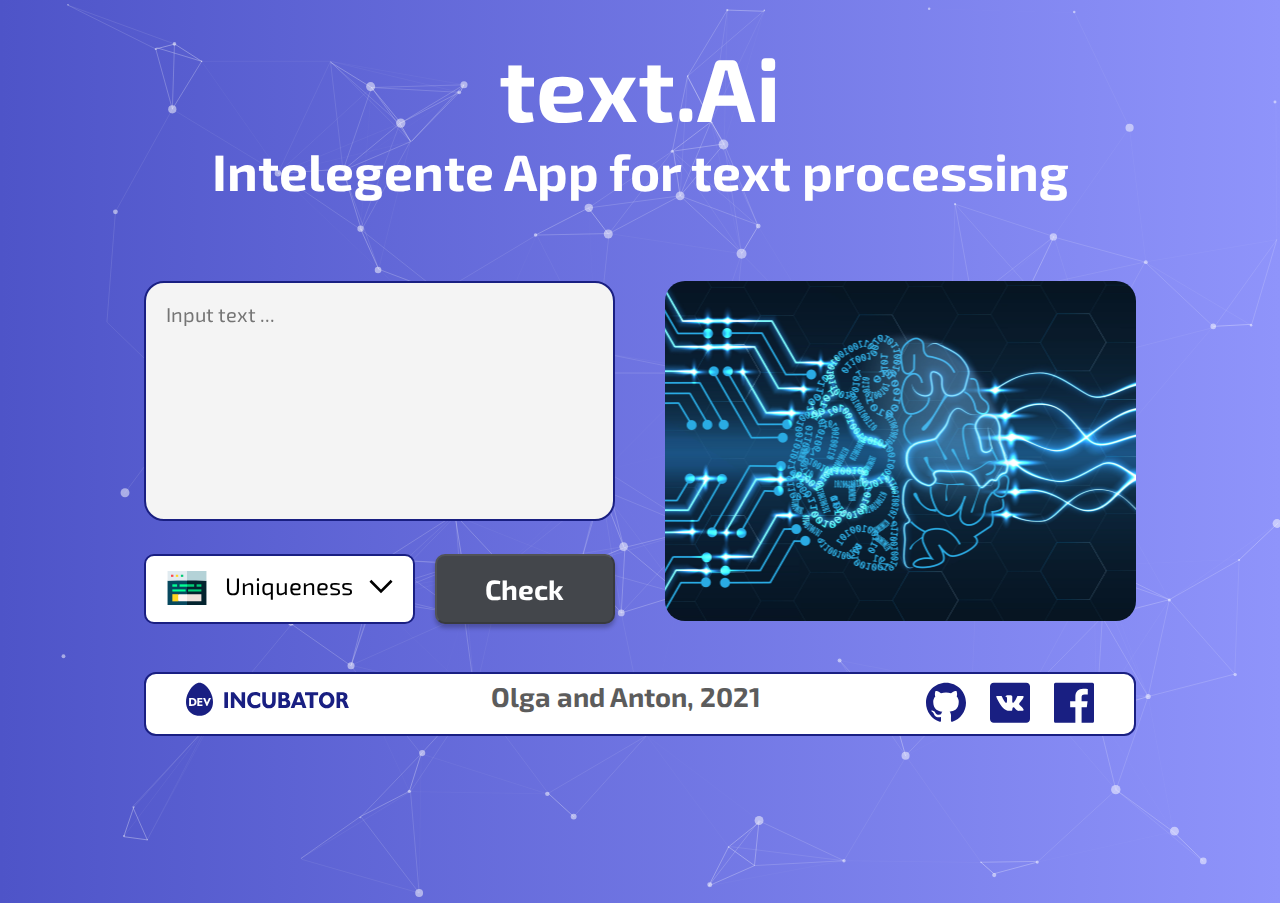
==== index.html @ 43c8cf3e "something changes" ====
<!DOCTYPE html>
<html lang="en">
<head>
    <meta charset="UTF-8">
    <meta http-equiv="X-UA-Compatible" content="IE=edge">
    <meta name="viewport" content="width=device-width, initial-scale=1.0">
    <link rel="preload" href="./src/index.css">
    <link rel="stylesheet" href="./src/index.css">
    <title>TextAI</title>
</head>
<body>
    <div id="particles-js">
        
    </div>
    <section class="section-programm">
            
        <header class="header">
            <h1 class="title">text.Ai</h1>
            <h2 class="subtitle">Intelegente App for text processing</h2>
        </header>

        <main class="main-form">
            <form method="POST" action="" class="form">
                <textarea name="value" id="value" placeholder="Input text ..."></textarea>
                <!--div class="action-in-form">
                    <div id="select" class="select">
                        <div class="select_header">
                            <img class="select-img img-un" src="./src/uniqueness.svg" alt="uniqueness">
                            <span class="select-text">Uniqueness</span>
                            <img class="arrow-bottom select-img-absoluteBottom" src="./src/arrow.svg" alt="arrow-bottom">
                        </div>
                        <div class="select-body">
                            <div class="select-option">
                                <img class="select-img img-un" src="./src/uniqueness.svg" alt="uniqueness">
                                <span class="select-text">Uniqueness</span>
                                <img class="arrow-top select-img-absoluteTop" src="./src/arrow-top.svg" alt="arrow-bottom">
                            </div>
                            <div class="select-option">
                                <img class="select-img img-rep" src="./src/repetition.svg" alt="repetition">
                                <span class="select-text">Repetition</span>
                            </div>
                            <div class="select-option">
                                <img class="select-img img-mis" src="./src/Misprint.svg" alt="misprint">
                                <span class="select-text">Misprint</span>
                            </div>
                            <div class="select-option">
                                <img class="select-img img-val" src="./src/validation.svg" alt="validation">
                                <span class="select-text">Validation</span>
                            </div>
                        </div>
                    </div>
                    <button disabled id="send" title="Enter at least 3 words!" class="button" type="button">Check</button>
                </div-->      
                          

                <div class="c-antiPlagiarism__configuration">

                    <div class="c-select">
                        <div class="c-select__header">
                            <img class="c-select__img img-un" src="./src/uniqueness.svg" alt="uniqueness">
                            <span class="c-select__text">Uniqueness</span>
                            <img class="c-select__img select-img-arrow c-select__img--absoluteBottom" src="./src/arrow.svg" alt="arrow-bottom">
                        </div>
                        <div class="c-select__body">
                            <div class="c-select__option">
                                <img class="c-select__img img-un" src="./src/uniqueness.svg" alt="uniqueness">
                                <span class="c-select__text">Uniqueness</span>
                                <img class="c-select__img--absoluteTop select-img-arrow" src="./src/arrow-top.svg" alt="arrow-bottom">
                            </div>
                            <div class="c-select__option">
                                <img class="c-select__img img-rep" src="./src/repetition.svg" alt="repetition">
                                <span class="c-select__text">Repetition</span>
                            </div>
                            <div class="c-select__option">
                                <img class="c-select__img img-mis" src="./src/Misprint.svg" alt="misprint">
                                <span class="c-select__text">Misprint</span>
                            </div>
                            <div class="c-select__option">
                                <img class="c-select__img img-val" src="./src/validation.svg" alt="validation">
                                <span class="c-select__text">Validation</span>
                            </div>
                        </div>
                    </div>

                    <button disabled id="send" title="Enter at least 3 words!" class="c-antiPlagiarism__button"
                        type="button">Check</button>
                </div>
            </form>
            <div id="img" class="image">
                <div class="result" id="result"></div>
                <!--img src="./src/brain.svg" alt="brain"-->
            </div>
        </main>

        <footer class="footer">
            <div>
                <a href="http://devincubator.by/">
                    <img src="./src/IncubatorLogo.svg" alt="decincubator.by">
                </a>                    
            </div>
            <div class="copyright">
                Olga and Anton, 2021
            </div>
            <div class="links">
                <div class="social-networks">
                    <a href="https://github.com/antonstarasotnikau/antiplagiat">
                        <img src="./src/git.svg" alt="Link on git">
                    </a>
                </div>
                <div class="social-networks">
                    <a href="https://vk.com/">
                        <img src="./src/vk.svg" alt="Link on vk.com">
                    </a>
                </div>
                <div class="social-networks">
                    <a href="https://www.facebook.com/">
                        <img src="./src/facebook.svg" alt="Link on facebook">
                    </a>
                </div>
            </div>
        </footer>
    </section>

    <script src="./src/particles.js" defer></script>
    <script src="./src/app.js" defer></script>

    <script src="./src/select.js" async></script>
    <script src="./src/serverRequest.js" async></script>

</body>
</html>
---- src/index.css ----
@import url("https://fonts.googleapis.com/css2?family=Exo+2:wght@400;500;700;800&display=swap");

* {
    padding: 0;
    margin: 0;
    box-sizing: border-box;

    font-family: "Exo 2";
    text-align: center;
    color:white;
}

#particles-js{
    position: absolute;
    box-sizing: border-box;
    left: 0;
    top: 0;
    bottom: 0;
    width: 100%;
    height: 100%;
    
    background: linear-gradient(90deg, #4E54C8 0%, #8F94FB 100%), #4E54C8;
}

.section-programm {
    position: relative;
    box-sizing: border-box;
    width: 80%;
    max-width: 80%;
    padding: 2rem 1rem;
    margin-left: auto;
    margin-right: auto;
    display: flex;
    justify-content: center;
    align-items: center;
    flex-flow: column nowrap;
}


body {
   /* position: absolute;*/
    box-sizing: border-box;
    top: 0;
    bottom: 0;
    width: 100%;
     background: linear-gradient(90deg, #4E54C8 0%, #8F94FB 100%), #4E54C8;
}


.title{
    font-size: 7vw;
}

.subtitle{
    font-size: 4vw;
}

.main-form {
    display: flex;
    flex-flow: row wrap;
    justify-content: space-between;
    box-sizing: border-box;
    width: 100%;
    padding-bottom: 3rem;
}

.header{
    margin-bottom: 5rem;
    box-sizing: border-box;    
}

.footer{
    display: flex;
    flex-flow: row wrap;
    justify-content: space-between;
    width: 100%;
    box-sizing: border-box;
    background: #FFFFFF;
    border: 0.125rem solid #191F82;
    box-sizing: border-box;
    border-radius: 0.75rem;

    padding: 0.5rem 2.5rem;

}

.copyright {
    
    font-family: "Exo 2";
    font-style: normal;
    font-weight: bold;
    font-size: 1.7rem;
    line-height: 1.8125rem;
    color: #5C5C5C;
}

.links {
    display: flex;
    flex-direction: row;
    justify-content: center;
}

.social-networks{
    margin-left: 1.5rem;
}

.image {
    background-image: url("brain.png");
    border-radius: 1.25rem;
    align-items: center;
    width: 47.5%;
    height: 21.25rem;
    margin-left: 5%;
    background-position: center center;
    background-size: cover;
    
    background-color: black;
}

.form {
    width: 47.5%;
    box-sizing: border-box;
}

#value{
    width: 100%;
    height: 15rem;
    margin-bottom: 1.875rem;
    resize: none;
    text-align: left;
    font-size: 1.25rem;
    color: #B1AFAF;
    font-family: "Exo 2";
    font-style: normal;
    font-weight: normal;
    line-height: 1.375rem;
    border-radius: 1.25rem;
    padding: 20px;
    background: #F4F4F4;
    border: 2px solid #191F82;
    box-sizing: border-box;
}

.action-in-form {
    display: flex;
    flex-flow: row wrap;
    justify-content: space-between;
    color: #000000;
}

/*
.select{
    position: relative;
    width: 65%;
    min-width: 16.5rem;
    height: 4.375rem;
}



.button {
    width: 40%;
    height: 4.375rem;
    background-color: #191F82;
    outline: none;
    margin-left: 1.25rem;
    box-shadow: 0rem 0.25rem 0.25rem rgba(0, 0, 0, 0.25);
    border-radius: 0.625rem;
    font-style: normal;
    font-weight: bold;
    font-size: 1.75rem;
    line-height: 2.125rem;
    color: #fff;
    text-align: center;
    cursor: pointer;
    transition: all 0.5s;
    transition-timing-function: cubic-bezier(1, 0.8, 0.5, 1);
  }
  
  .button:hover {
    border: 0.125rem solid transparent;
    font-weight: bold;
    background-color: #191F82;
    color: #fff;
    transition-delay: 0;
    transition: all 0.5s;
  }
  
  .button:active {
      border: 0.125rem solid transparent;
      font-weight: bold;
      background-color: #191F82;
      color: #fff;
      transition-delay: 0;
      transition: all 0.5s;
    }
  
  .button[disabled] {
    position: relative;
    color: #fff;
    background: #43464b;
    cursor: not-allowed;
  }



option {
    text-align: left;
    font-size: 1.25rem;
    color: black;
    font-family: "Exo 2";
    font-style: normal;
    font-weight: normal;
    line-height: 1.375rem;

    display: flex;
    flex-flow: row wrap;
}

.select-header {
    display: flex;
    width: 100%;
    height: 100%;
    background: #fff;
    border: 0.125rem solid  #191F82;
    border-radius: 0.625rem;
    padding: 0.9375rem 1.3125rem;
    cursor: pointer;
}

.select-body {
    background: #FFFFFF;
    border: 2px solid #191F82;
    box-sizing: border-box;
    border-radius: 0.625rem;
    border-top: 0;
    padding: 1rem 0.8rem;
    background: #fff;

    display: none;
    position: absolute;
    z-index: 100000;
    left: 0;
    right: 0;
    top: 100%;

    display: flex;
    flex-flow: column wrap;
}

.select-img-absoluteBottom {
    position: absolute;
    top: 35%;
    right: 7%;
}
  
.select-img-absoluteTop {
    position: absolute;
    right: 6%;
    top: 10%;
  
    z-index: 1;
}

.select-option{
    display: flex;
    flex-flow: row nowrap;
    cursor: pointer;
    margin-bottom: 0.875rem;
    border-bottom: 2px solid #fff;
    padding: 0.3rem;
}

.select-text {
    color: black;
    font-style: normal;
    font-weight: normal;
    font-size: 1.5rem;
    line-height: 1.8125rem;
    padding-left: 1.1rem;
    vertical-align: top;

}

.select-option:last-of-type {
    margin-bottom: 0;
    border-bottom: 0;
  }
*/

.c-antiPlagiarism__button {
  width: 40%;
  height: 4.375rem;
  background-color: #191F82;
  outline: none;
  margin-left: 1.25rem;
  box-shadow: 0rem 0.25rem 0.25rem rgba(0, 0, 0, 0.25);
  border-radius: 0.625rem;
  font-style: normal;
  font-weight: bold;
  font-size: 1.75rem;
  line-height: 2.125rem;
  color: #fff;
  text-align: center;
  cursor: pointer;
  transition: all 0.5s;
  transition-timing-function: cubic-bezier(1, 0.8, 0.5, 1);
}

.c-antiPlagiarism__button:hover {
  border: 0.125rem solid transparent;
  font-weight: bold;
  background-color: #191F82;
  color: #fff;
  transition-delay: 0;
  transition: all 0.5s;
} 

.c-antiPlagiarism__button:active {
    border: 0.125rem solid transparent;
    font-weight: bold;
    background-color: #191F82;
    color: #fff;
    transition-delay: 0;
    transition: all 0.5s;
  }

.c-antiPlagiarism__button[disabled] {
  position: relative;
  color: #fff;
  background: #43464b;
  cursor: not-allowed;
}


.c-antiPlagiarism__configuration {
    display: flex;
    justify-content: space-between;
    width: 100%;
  }
  
  .c-antiPlagiarism__button {
    width: 40%;
    height: 4.375rem;
    background-color: #191F82;
    outline: none;
    margin-left: 1.25rem;
    box-shadow: 0rem 0.25rem 0.25rem rgba(0, 0, 0, 0.25);
    border-radius: 0.625rem;
    font-size: 1.75rem;
    color: #fff;
  }

  
  
  .antiPlagiarism-main-img {
    background-color: black;
    background-position: center center;
    background-size: cover;
    border-radius: 20px;
    width: 97%;
    height: 100%;
    margin-left: 1rem;
  }
  
  .antiPlagiarism__img {
    display: block;
    height: auto;
  }
  
  .antiPlagiarism_footer {
    width: 100%;
    display: flex;
    flex-wrap: wrap;
    justify-content: space-between;
    background: #fff;
    border: 2px solid #191F82;
    border-radius: 10px;
    padding: 1.5625rem 2.5rem 1rem 2.5rem;
  }
  
  .antiPlagiarism-footer-social_media{
    display: flex;
  }
  
  .antiPlagiarism-footer-authors {
    margin-left: 4.5rem;
  }
  
  .antiPlagiarism-footer-text {
    font-style: normal;
    font-weight: bold;
    font-size: 1.5rem;
    line-height: 1.8125rem;
    color: #5c5c5c;
  }
  
  .antiPlagiarism-footer-social_media-links {
    margin-left: 1.5rem;
  }
  
  .antiPlagiarism__icon {
    max-width: 100%;
    height: auto;
  }
  
  .c-select {
    position: relative;
    width: 60%;
    min-width: 16.5rem;
    height: 4.375rem;
    display: flex;
    flex-direction: row;
  }
  
  .is-active {
    display: block !important;
  }
  
  .c-select__header {
    display: flex;
    width: 100%;
    height: 100%;
    background: #fff;
    border: 0.125rem solid #191F82;
    border-radius: 0.625rem;
    padding: 0.9375rem 1.3125rem;
    cursor: pointer;
  }
  
  .c-select__text {
    font-style: normal;
    font-weight: normal;
    font-size: 1.5rem;
    line-height: 1.8125rem;
    color: #000000;
    padding-left: 1.1rem;
    vertical-align: top;
  }
  
  .c-select__img {
    max-width: 100%;
    height: auto;
  }
  
  .c-select__img--absoluteBottom {
    position: absolute;
    top: 35%;
    right: 7%;
  }
  
  .c-select__img--absoluteTop {
    position: absolute;
    right: 6%;
    top: 10%;
  
    z-index: 1;
  }
  
  .c-select__body {
    display: none;
    position: absolute;
    z-index: 100000;
    left: 0;
    right: 0;
    top: 100%;
    border: 0.125rem solid #191F82;
    border-top: 0;
    border-radius: 0.625rem;
    padding: 1rem 0.8rem;
    background: #fff;
  }
  
  .c-select__option {
    cursor: pointer;
    text-align: left;
    margin-bottom: 0.875rem;
    border-bottom: 2px solid #fff;
    padding: 0.3rem;
    
  }
  
  .c-select__option:last-of-type {
    margin-bottom: 0;
    border-bottom: 0;
  }

/*size images*/
.select-img{
    margin-left: 1.125rem;
    margin-top: 0.5625rem;
    max-width: 100%;
    height: auto;
}

.select-img-arrow{
    width: 30px;
    height: 15px;
}

.img-un{
    width: 40px;
    height: 35px;
}

.img-rep{
    width: 36px;
    height: 36px;
}

.img-mis{
    width: 36px;
    height: 30px;
}

.img-val{
    width: 34px;
    height: 34px;
}

@media (max-width: 960px) {

    .section-programm{
        flex-flow: column wrap;
        width: 100%
    }

    .form{
        width: 100%;
    }

    .image{
        width: 100%;
        height: 21.25rem;
        order: -1;
        margin-bottom: 2rem;
        margin-left: 0%;
    }

    .footer{
        flex-flow: column wrap;
    }
}

@media (max-width: 490px) {
    .c-antiPlagiarism__button{
        width: 100%;
        margin-left: 0%;
    }

    .c-select{
        width: 100%;
        margin-bottom: 1rem;
    }

    .footer{
        padding: 0;
        align-items: center;
    }

    .title{
        font-size: 10vw;
    }
    
    .subtitle{
        font-size: 7vw;
    }

    .c-antiPlagiarism__configuration{
        flex-direction: column;
    }
}
---- src/index.css ----
@import url("https://fonts.googleapis.com/css2?family=Exo+2:wght@400;500;700;800&display=swap");

* {
    padding: 0;
    margin: 0;
    box-sizing: border-box;

    font-family: "Exo 2";
    text-align: center;
    color:white;
}

#particles-js{
    position: absolute;
    box-sizing: border-box;
    left: 0;
    top: 0;
    bottom: 0;
    width: 100%;
    height: 100%;
    
    background: linear-gradient(90deg, #4E54C8 0%, #8F94FB 100%), #4E54C8;
}

.section-programm {
    position: relative;
    box-sizing: border-box;
    width: 80%;
    max-width: 80%;
    padding: 2rem 1rem;
    margin-left: auto;
    margin-right: auto;
    display: flex;
    justify-content: center;
    align-items: center;
    flex-flow: column nowrap;
}


body {
   /* position: absolute;*/
    box-sizing: border-box;
    top: 0;
    bottom: 0;
    width: 100%;
     background: linear-gradient(90deg, #4E54C8 0%, #8F94FB 100%), #4E54C8;
}


.title{
    font-size: 7vw;
}

.subtitle{
    font-size: 4vw;
}

.main-form {
    display: flex;
    flex-flow: row wrap;
    justify-content: space-between;
    box-sizing: border-box;
    width: 100%;
    padding-bottom: 3rem;
}

.header{
    margin-bottom: 5rem;
    box-sizing: border-box;    
}

.footer{
    display: flex;
    flex-flow: row wrap;
    justify-content: space-between;
    width: 100%;
    box-sizing: border-box;
    background: #FFFFFF;
    border: 0.125rem solid #191F82;
    box-sizing: border-box;
    border-radius: 0.75rem;

    padding: 0.5rem 2.5rem;

}

.copyright {
    
    font-family: "Exo 2";
    font-style: normal;
    font-weight: bold;
    font-size: 1.7rem;
    line-height: 1.8125rem;
    color: #5C5C5C;
}

.links {
    display: flex;
    flex-direction: row;
    justify-content: center;
}

.social-networks{
    margin-left: 1.5rem;
}

.image {
    background-image: url("brain.png");
    border-radius: 1.25rem;
    align-items: center;
    width: 47.5%;
    height: 21.25rem;
    margin-left: 5%;
    background-position: center center;
    background-size: cover;
    
    background-color: black;
}

.form {
    width: 47.5%;
    box-sizing: border-box;
}

#value{
    width: 100%;
    height: 15rem;
    margin-bottom: 1.875rem;
    resize: none;
    text-align: left;
    font-size: 1.25rem;
    color: #B1AFAF;
    font-family: "Exo 2";
    font-style: normal;
    font-weight: normal;
    line-height: 1.375rem;
    border-radius: 1.25rem;
    padding: 20px;
    background: #F4F4F4;
    border: 2px solid #191F82;
    box-sizing: border-box;
}

.action-in-form {
    display: flex;
    flex-flow: row wrap;
    justify-content: space-between;
    color: #000000;
}

/*
.select{
    position: relative;
    width: 65%;
    min-width: 16.5rem;
    height: 4.375rem;
}



.button {
    width: 40%;
    height: 4.375rem;
    background-color: #191F82;
    outline: none;
    margin-left: 1.25rem;
    box-shadow: 0rem 0.25rem 0.25rem rgba(0, 0, 0, 0.25);
    border-radius: 0.625rem;
    font-style: normal;
    font-weight: bold;
    font-size: 1.75rem;
    line-height: 2.125rem;
    color: #fff;
    text-align: center;
    cursor: pointer;
    transition: all 0.5s;
    transition-timing-function: cubic-bezier(1, 0.8, 0.5, 1);
  }
  
  .button:hover {
    border: 0.125rem solid transparent;
    font-weight: bold;
    background-color: #191F82;
    color: #fff;
    transition-delay: 0;
    transition: all 0.5s;
  }
  
  .button:active {
      border: 0.125rem solid transparent;
      font-weight: bold;
      background-color: #191F82;
      color: #fff;
      transition-delay: 0;
      transition: all 0.5s;
    }
  
  .button[disabled] {
    position: relative;
    color: #fff;
    background: #43464b;
    cursor: not-allowed;
  }



option {
    text-align: left;
    font-size: 1.25rem;
    color: black;
    font-family: "Exo 2";
    font-style: normal;
    font-weight: normal;
    line-height: 1.375rem;

    display: flex;
    flex-flow: row wrap;
}

.select-header {
    display: flex;
    width: 100%;
    height: 100%;
    background: #fff;
    border: 0.125rem solid  #191F82;
    border-radius: 0.625rem;
    padding: 0.9375rem 1.3125rem;
    cursor: pointer;
}

.select-body {
    background: #FFFFFF;
    border: 2px solid #191F82;
    box-sizing: border-box;
    border-radius: 0.625rem;
    border-top: 0;
    padding: 1rem 0.8rem;
    background: #fff;

    display: none;
    position: absolute;
    z-index: 100000;
    left: 0;
    right: 0;
    top: 100%;

    display: flex;
    flex-flow: column wrap;
}

.select-img-absoluteBottom {
    position: absolute;
    top: 35%;
    right: 7%;
}
  
.select-img-absoluteTop {
    position: absolute;
    right: 6%;
    top: 10%;
  
    z-index: 1;
}

.select-option{
    display: flex;
    flex-flow: row nowrap;
    cursor: pointer;
    margin-bottom: 0.875rem;
    border-bottom: 2px solid #fff;
    padding: 0.3rem;
}

.select-text {
    color: black;
    font-style: normal;
    font-weight: normal;
    font-size: 1.5rem;
    line-height: 1.8125rem;
    padding-left: 1.1rem;
    vertical-align: top;

}

.select-option:last-of-type {
    margin-bottom: 0;
    border-bottom: 0;
  }
*/

.c-antiPlagiarism__button {
  width: 40%;
  height: 4.375rem;
  background-color: #191F82;
  outline: none;
  margin-left: 1.25rem;
  box-shadow: 0rem 0.25rem 0.25rem rgba(0, 0, 0, 0.25);
  border-radius: 0.625rem;
  font-style: normal;
  font-weight: bold;
  font-size: 1.75rem;
  line-height: 2.125rem;
  color: #fff;
  text-align: center;
  cursor: pointer;
  transition: all 0.5s;
  transition-timing-function: cubic-bezier(1, 0.8, 0.5, 1);
}

.c-antiPlagiarism__button:hover {
  border: 0.125rem solid transparent;
  font-weight: bold;
  background-color: #191F82;
  color: #fff;
  transition-delay: 0;
  transition: all 0.5s;
} 

.c-antiPlagiarism__button:active {
    border: 0.125rem solid transparent;
    font-weight: bold;
    background-color: #191F82;
    color: #fff;
    transition-delay: 0;
    transition: all 0.5s;
  }

.c-antiPlagiarism__button[disabled] {
  position: relative;
  color: #fff;
  background: #43464b;
  cursor: not-allowed;
}


.c-antiPlagiarism__configuration {
    display: flex;
    justify-content: space-between;
    width: 100%;
  }
  
  .c-antiPlagiarism__button {
    width: 40%;
    height: 4.375rem;
    background-color: #191F82;
    outline: none;
    margin-left: 1.25rem;
    box-shadow: 0rem 0.25rem 0.25rem rgba(0, 0, 0, 0.25);
    border-radius: 0.625rem;
    font-size: 1.75rem;
    color: #fff;
  }

  
  
  .antiPlagiarism-main-img {
    background-color: black;
    background-position: center center;
    background-size: cover;
    border-radius: 20px;
    width: 97%;
    height: 100%;
    margin-left: 1rem;
  }
  
  .antiPlagiarism__img {
    display: block;
    height: auto;
  }
  
  .antiPlagiarism_footer {
    width: 100%;
    display: flex;
    flex-wrap: wrap;
    justify-content: space-between;
    background: #fff;
    border: 2px solid #191F82;
    border-radius: 10px;
    padding: 1.5625rem 2.5rem 1rem 2.5rem;
  }
  
  .antiPlagiarism-footer-social_media{
    display: flex;
  }
  
  .antiPlagiarism-footer-authors {
    margin-left: 4.5rem;
  }
  
  .antiPlagiarism-footer-text {
    font-style: normal;
    font-weight: bold;
    font-size: 1.5rem;
    line-height: 1.8125rem;
    color: #5c5c5c;
  }
  
  .antiPlagiarism-footer-social_media-links {
    margin-left: 1.5rem;
  }
  
  .antiPlagiarism__icon {
    max-width: 100%;
    height: auto;
  }
  
  .c-select {
    position: relative;
    width: 60%;
    min-width: 16.5rem;
    height: 4.375rem;
    display: flex;
    flex-direction: row;
  }
  
  .is-active {
    display: block !important;
  }
  
  .c-select__header {
    display: flex;
    width: 100%;
    height: 100%;
    background: #fff;
    border: 0.125rem solid #191F82;
    border-radius: 0.625rem;
    padding: 0.9375rem 1.3125rem;
    cursor: pointer;
  }
  
  .c-select__text {
    font-style: normal;
    font-weight: normal;
    font-size: 1.5rem;
    line-height: 1.8125rem;
    color: #000000;
    padding-left: 1.1rem;
    vertical-align: top;
  }
  
  .c-select__img {
    max-width: 100%;
    height: auto;
  }
  
  .c-select__img--absoluteBottom {
    position: absolute;
    top: 35%;
    right: 7%;
  }
  
  .c-select__img--absoluteTop {
    position: absolute;
    right: 6%;
    top: 10%;
  
    z-index: 1;
  }
  
  .c-select__body {
    display: none;
    position: absolute;
    z-index: 100000;
    left: 0;
    right: 0;
    top: 100%;
    border: 0.125rem solid #191F82;
    border-top: 0;
    border-radius: 0.625rem;
    padding: 1rem 0.8rem;
    background: #fff;
  }
  
  .c-select__option {
    cursor: pointer;
    text-align: left;
    margin-bottom: 0.875rem;
    border-bottom: 2px solid #fff;
    padding: 0.3rem;
    
  }
  
  .c-select__option:last-of-type {
    margin-bottom: 0;
    border-bottom: 0;
  }

/*size images*/
.select-img{
    margin-left: 1.125rem;
    margin-top: 0.5625rem;
    max-width: 100%;
    height: auto;
}

.select-img-arrow{
    width: 30px;
    height: 15px;
}

.img-un{
    width: 40px;
    height: 35px;
}

.img-rep{
    width: 36px;
    height: 36px;
}

.img-mis{
    width: 36px;
    height: 30px;
}

.img-val{
    width: 34px;
    height: 34px;
}

@media (max-width: 960px) {

    .section-programm{
        flex-flow: column wrap;
        width: 100%
    }

    .form{
        width: 100%;
    }

    .image{
        width: 100%;
        height: 21.25rem;
        order: -1;
        margin-bottom: 2rem;
        margin-left: 0%;
    }

    .footer{
        flex-flow: column wrap;
    }
}

@media (max-width: 490px) {
    .c-antiPlagiarism__button{
        width: 100%;
        margin-left: 0%;
    }

    .c-select{
        width: 100%;
        margin-bottom: 1rem;
    }

    .footer{
        padding: 0;
        align-items: center;
    }

    .title{
        font-size: 10vw;
    }
    
    .subtitle{
        font-size: 7vw;
    }

    .c-antiPlagiarism__configuration{
        flex-direction: column;
    }
}
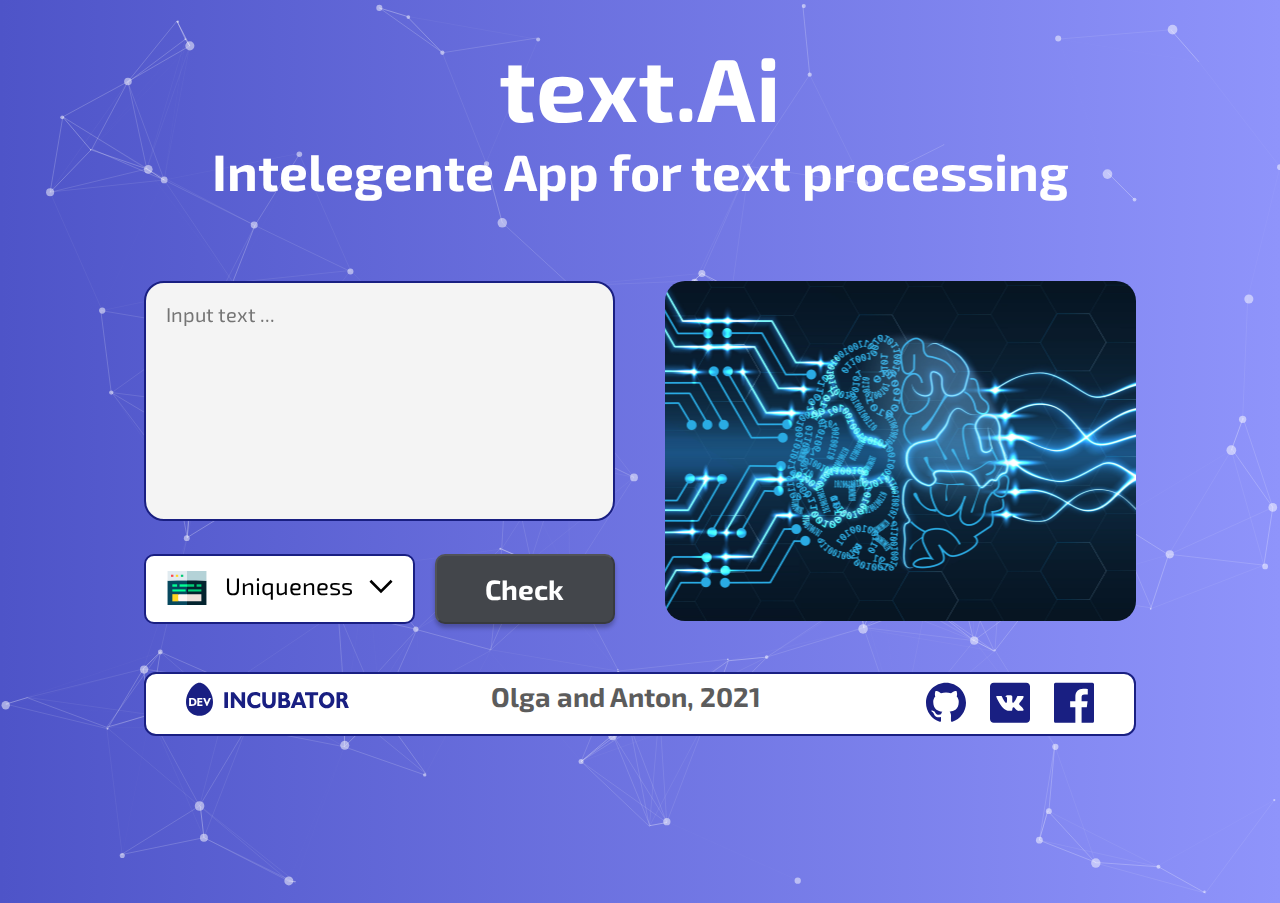
==== commit efe9033b: "button delete disable" ====
--- a/index.html
+++ b/index.html
@@ -49,7 +49,7 @@
                             </div>
                         </div>
                     </div>
-                    <button disabled id="send" title="Enter at least 3 words!" class="button" type="button">Check</button>
+                    <button id="send" title="Enter at least 3 words!" class="button" type="button">Check</button>
                 </div-->      
                           
 
@@ -128,4 +128,4 @@
     <script src="./src/serverRequest.js" async></script>
 
 </body>
-</html>+</html>
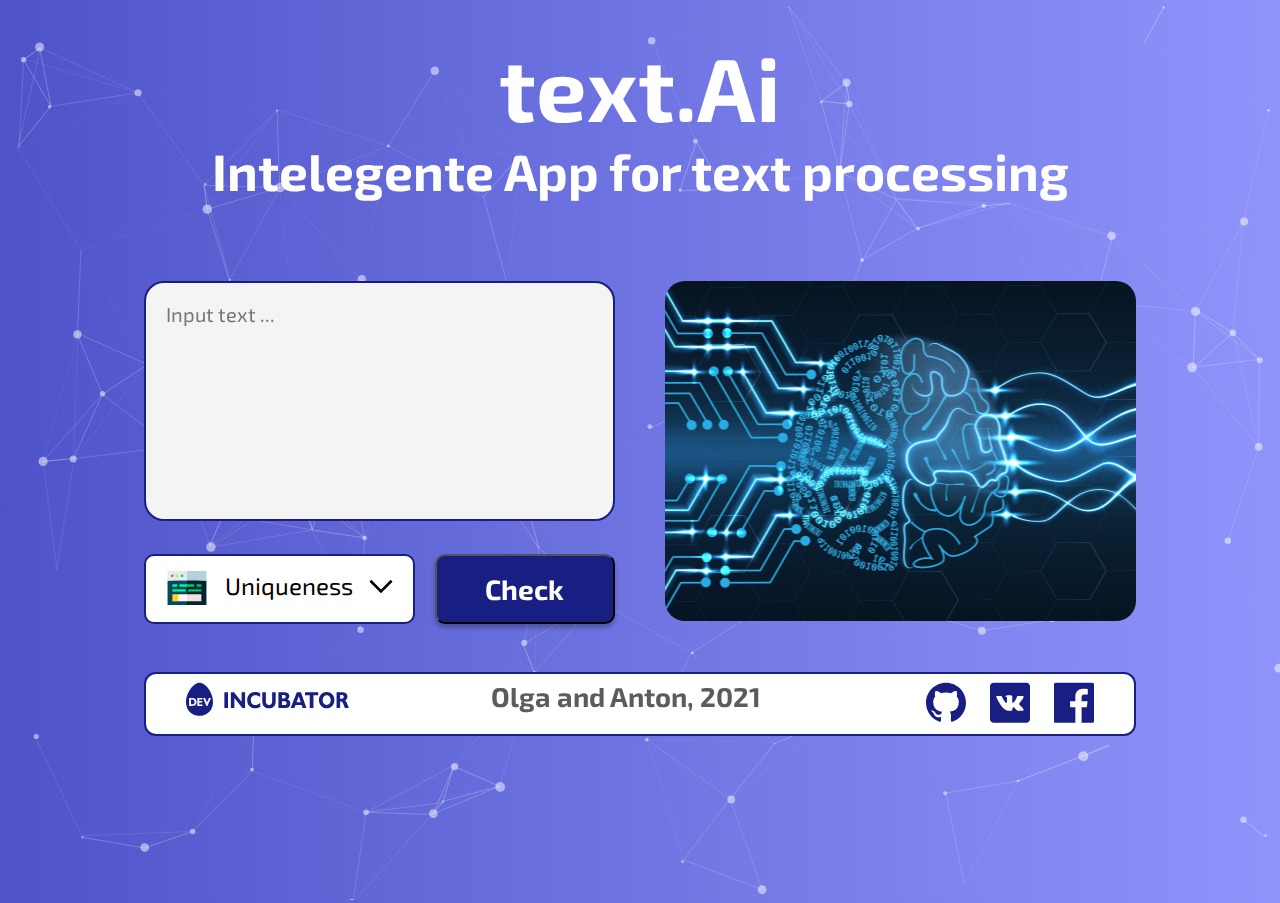
==== commit b884d005: "del disable" ====
--- a/index.html
+++ b/index.html
@@ -49,7 +49,7 @@
                             </div>
                         </div>
                     </div>
-                    <button id="send" title="Enter at least 3 words!" class="button" type="button">Check</button>
+                    <button disabled id="send" title="Enter at least 3 words!" class="button" type="button">Check</button>
                 </div-->      
                           
 
@@ -82,7 +82,7 @@
                         </div>
                     </div>
 
-                    <button disabled id="send" title="Enter at least 3 words!" class="c-antiPlagiarism__button"
+                    <button  id="send" title="Enter at least 3 words!" class="c-antiPlagiarism__button"
                         type="button">Check</button>
                 </div>
             </form>
@@ -128,4 +128,4 @@
     <script src="./src/serverRequest.js" async></script>
 
 </body>
-</html>
+</html>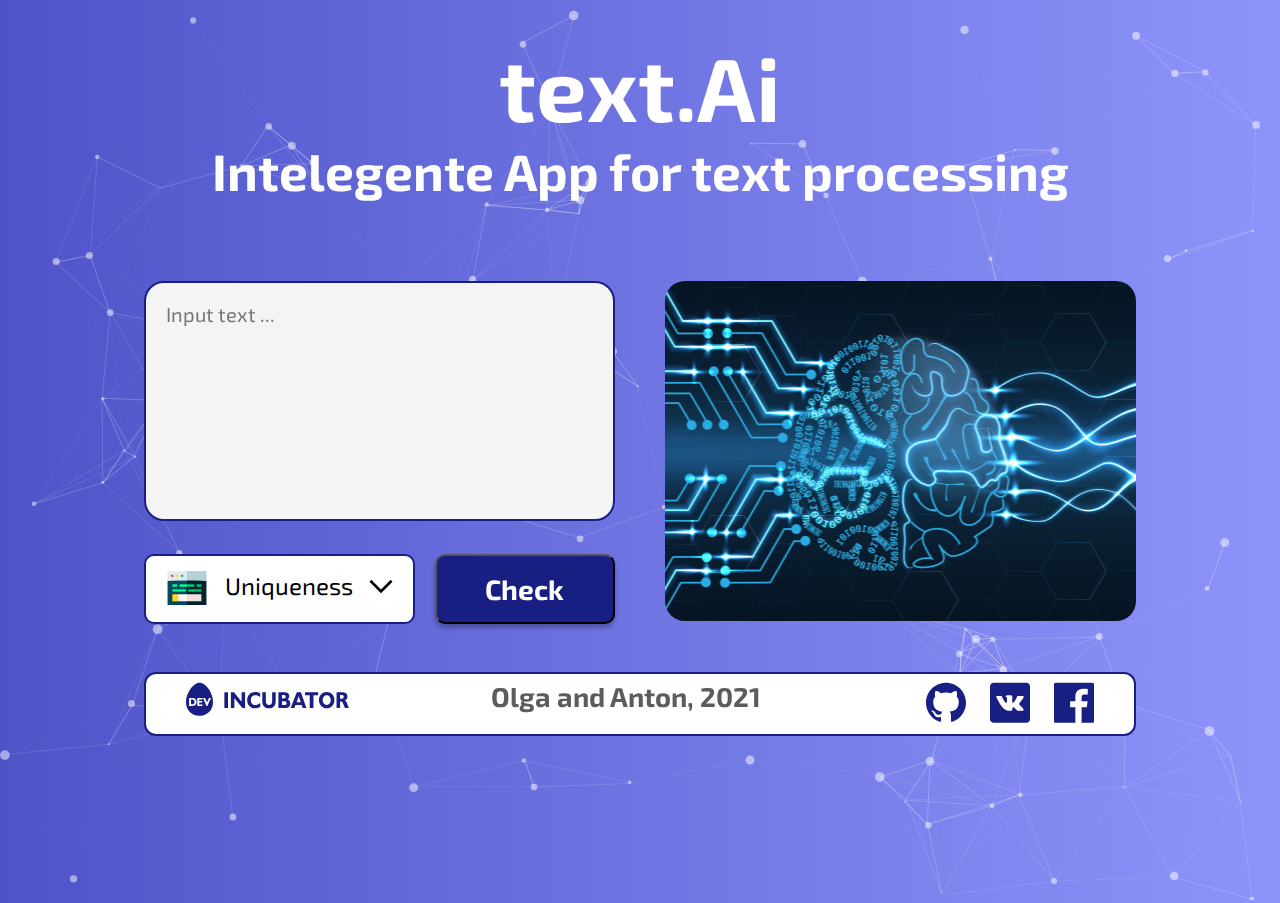
==== commit 3f3d15e6: "Merge https://github.com/antonstarasotnikau/textAi-reliase" ====
--- a/index.html
+++ b/index.html
@@ -49,7 +49,7 @@
                             </div>
                         </div>
                     </div>
-                    <button disabled id="send" title="Enter at least 3 words!" class="button" type="button">Check</button>
+                    <button id="send" title="Enter at least 3 words!" class="button" type="button">Check</button>
                 </div-->      
                           
 
@@ -128,4 +128,4 @@
     <script src="./src/serverRequest.js" async></script>
 
 </body>
-</html>+</html>
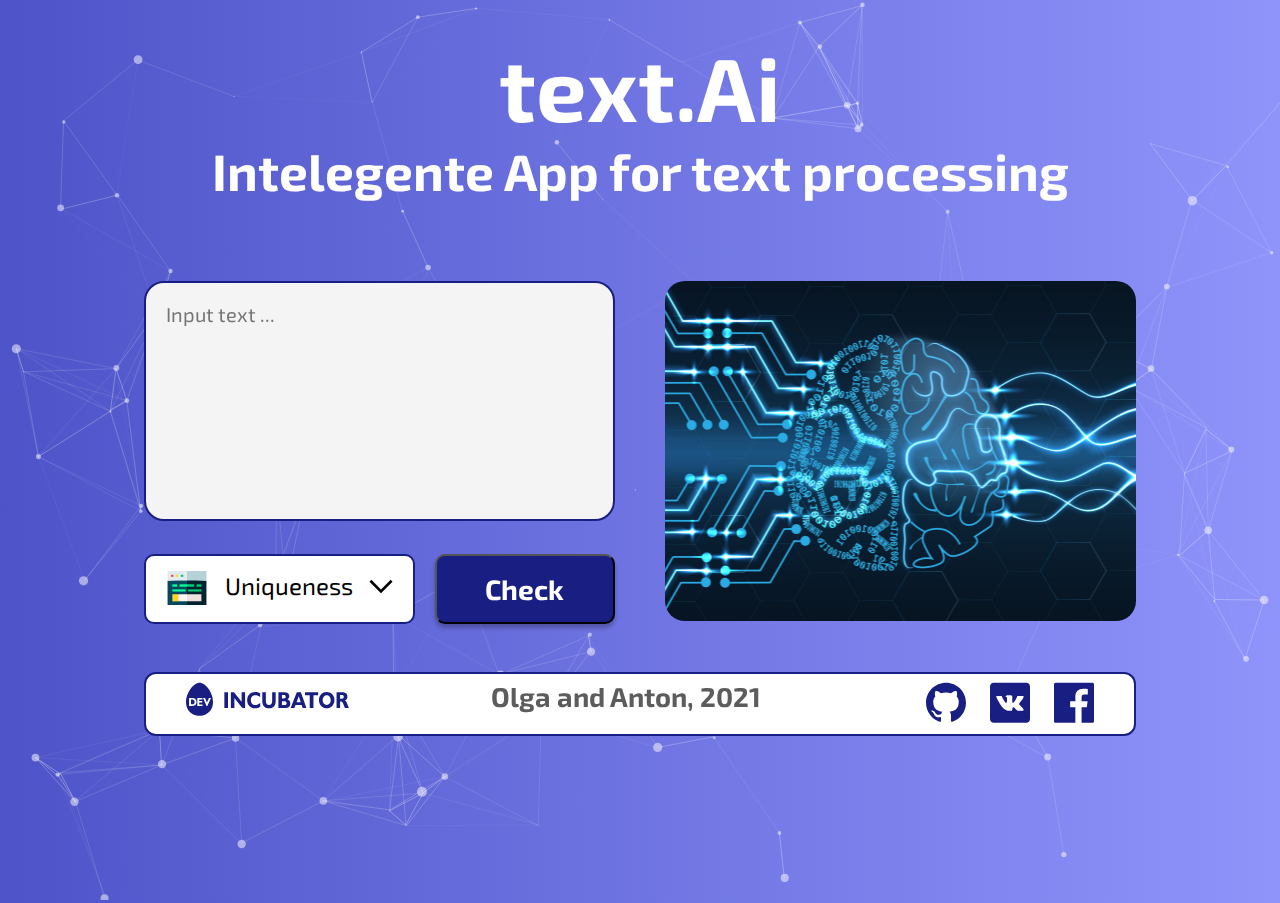
==== commit 91c0c984: "1" ====
--- a/index.html
+++ b/index.html
@@ -82,8 +82,7 @@
                         </div>
                     </div>
 
-                    <button  id="send" title="Enter at least 3 words!" class="c-antiPlagiarism__button"
-                        type="button">Check</button>
+                    <button  id="send" title="Enter at least 3 words!" class="c-antiPlagiarism__button" type="button">Check</button>
                 </div>
             </form>
             <div id="img" class="image">
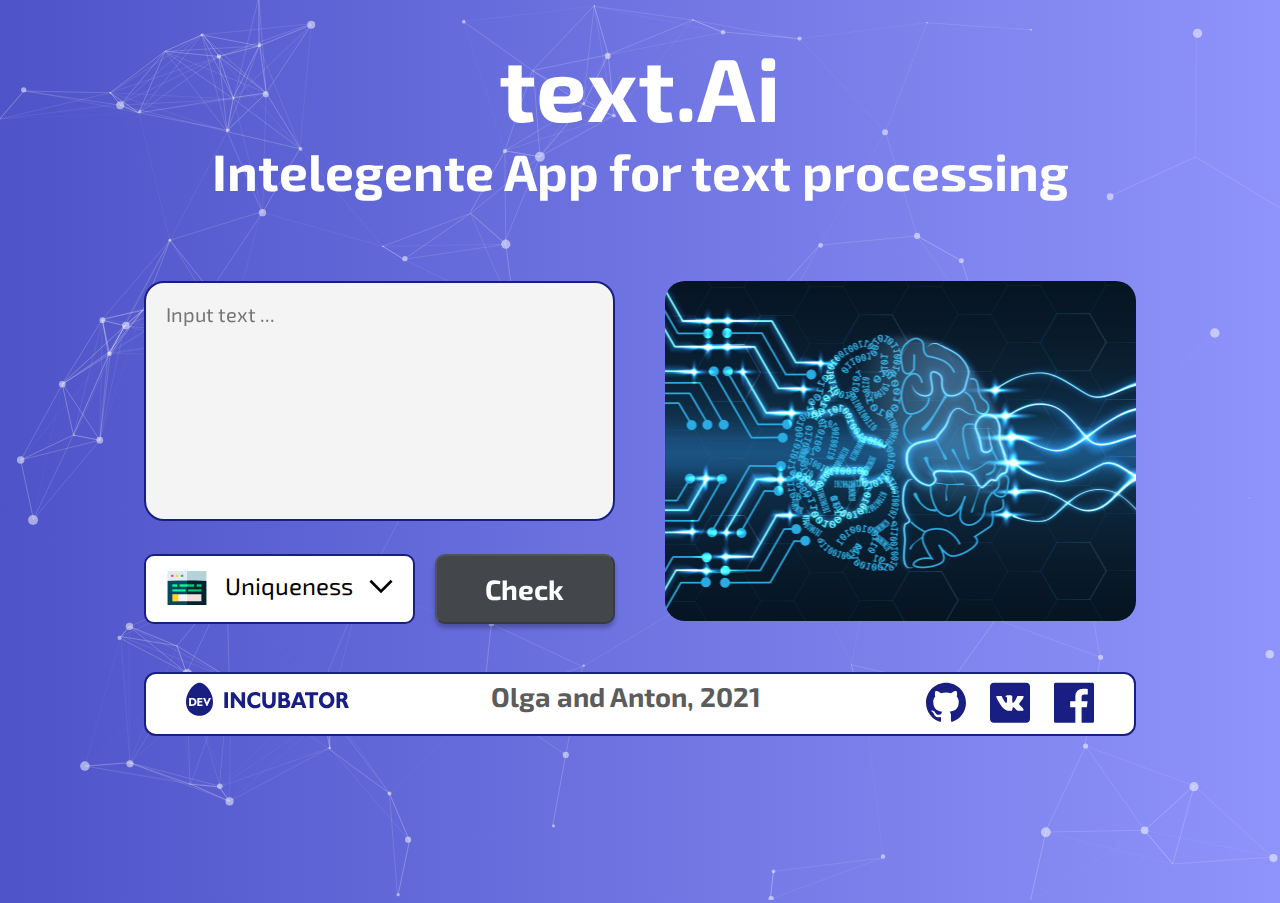
==== commit 6172e4a7: "fixed request" ====
--- a/index.html
+++ b/index.html
@@ -21,7 +21,7 @@
 
         <main class="main-form">
             <form method="POST" action="" class="form">
-                <textarea name="value" id="value" placeholder="Input text ..."></textarea>
+                <textarea name="value" id="value" class="antiPlagiarism__textinput" placeholder="Input text ..."></textarea>
                 <!--div class="action-in-form">
                     <div id="select" class="select">
                         <div class="select_header">
@@ -82,12 +82,11 @@
                         </div>
                     </div>
 
-                    <button  id="send" title="Enter at least 3 words!" class="c-antiPlagiarism__button" type="button">Check</button>
+                    <button disabled id="send" title="Enter at least 3 words!" class="c-antiPlagiarism__button" type="button">Check</button>
                 </div>
             </form>
             <div id="img" class="image">
                 <div class="result" id="result"></div>
-                <!--img src="./src/brain.svg" alt="brain"-->
             </div>
         </main>
 
@@ -120,11 +119,11 @@
         </footer>
     </section>
 
-    <script src="./src/particles.js" defer></script>
-    <script src="./src/app.js" defer></script>
+    <script src="./src/particles.js" ></script>
+    <script src="./src/app.js" ></script>
 
-    <script src="./src/select.js" async></script>
-    <script src="./src/serverRequest.js" async></script>
+    <script src="./src/select.js" ></script>
+    <script src="./src/serverRequest.js" ></script>
 
 </body>
 </html>
--- a/src/index.css
+++ b/src/index.css
@@ -115,6 +115,8 @@
     background-size: cover;
     
     background-color: black;
+
+    position: relative;
 }
 
 .form {
@@ -518,6 +520,25 @@
     height: 34px;
 }
 
+.result{
+  color: #f3f3f3;
+  font-size: 5rem;
+  font-weight: 400;
+  position: absolute;
+  bottom: 0;
+  top: 0;
+  right: 0;
+  left: 0;
+  z-index: 999;
+  display: flex;
+  align-items: center;
+  text-align: center;
+}
+
+.opacity {
+  opacity: .4;
+}
+
 @media (max-width: 960px) {
 
     .section-programm{
--- a/src/index.css
+++ b/src/index.css
@@ -115,6 +115,8 @@
     background-size: cover;
     
     background-color: black;
+
+    position: relative;
 }
 
 .form {
@@ -518,6 +520,25 @@
     height: 34px;
 }
 
+.result{
+  color: #f3f3f3;
+  font-size: 5rem;
+  font-weight: 400;
+  position: absolute;
+  bottom: 0;
+  top: 0;
+  right: 0;
+  left: 0;
+  z-index: 999;
+  display: flex;
+  align-items: center;
+  text-align: center;
+}
+
+.opacity {
+  opacity: .4;
+}
+
 @media (max-width: 960px) {
 
     .section-programm{
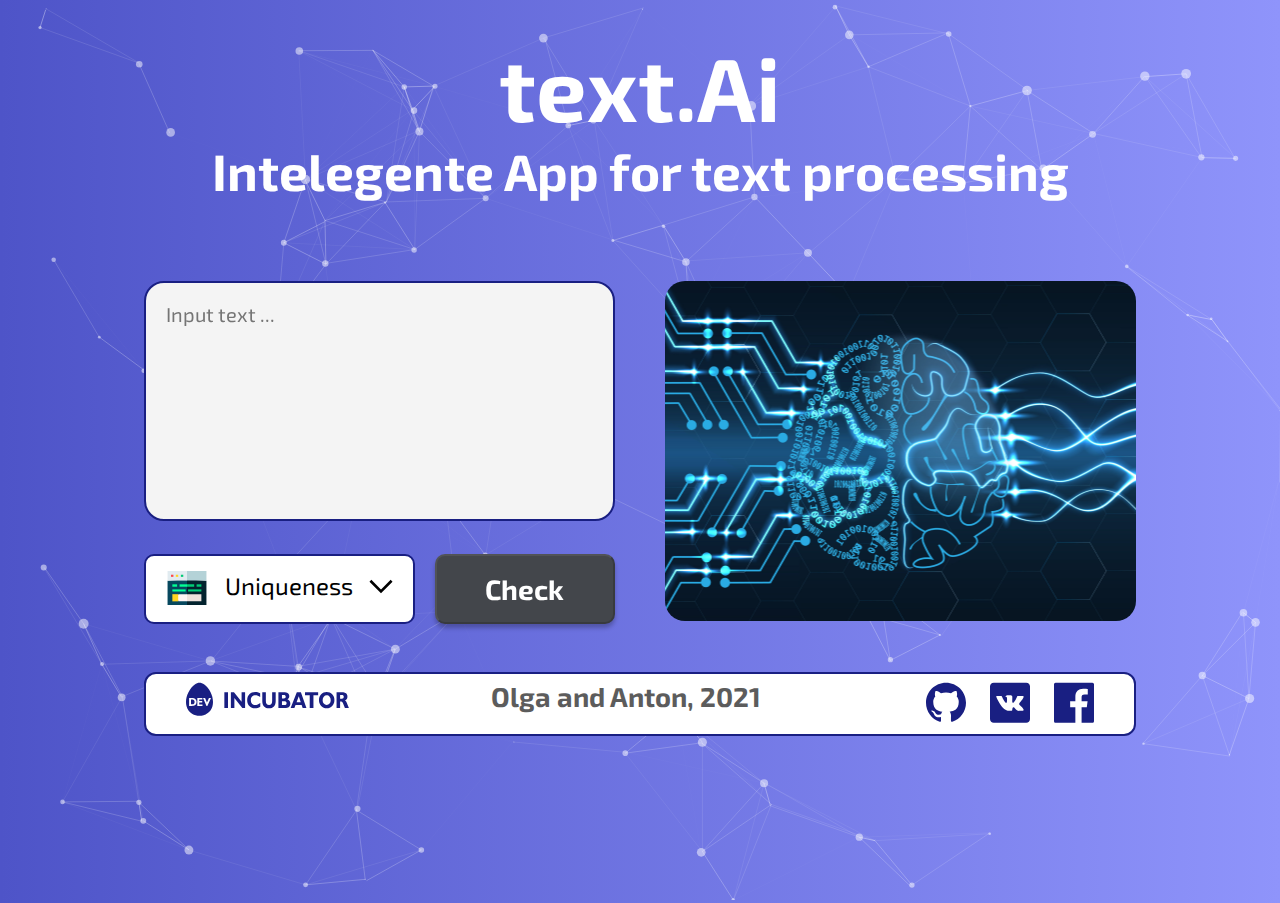
==== commit f8052822: "ad attribute for download css" ====
--- a/index.html
+++ b/index.html
@@ -4,7 +4,7 @@
     <meta charset="UTF-8">
     <meta http-equiv="X-UA-Compatible" content="IE=edge">
     <meta name="viewport" content="width=device-width, initial-scale=1.0">
-    <link rel="preload" href="./src/index.css">
+    <link rel="preload" href="./src/index.css" as="stylesheet">
     <link rel="stylesheet" href="./src/index.css">
     <title>TextAI</title>
 </head>
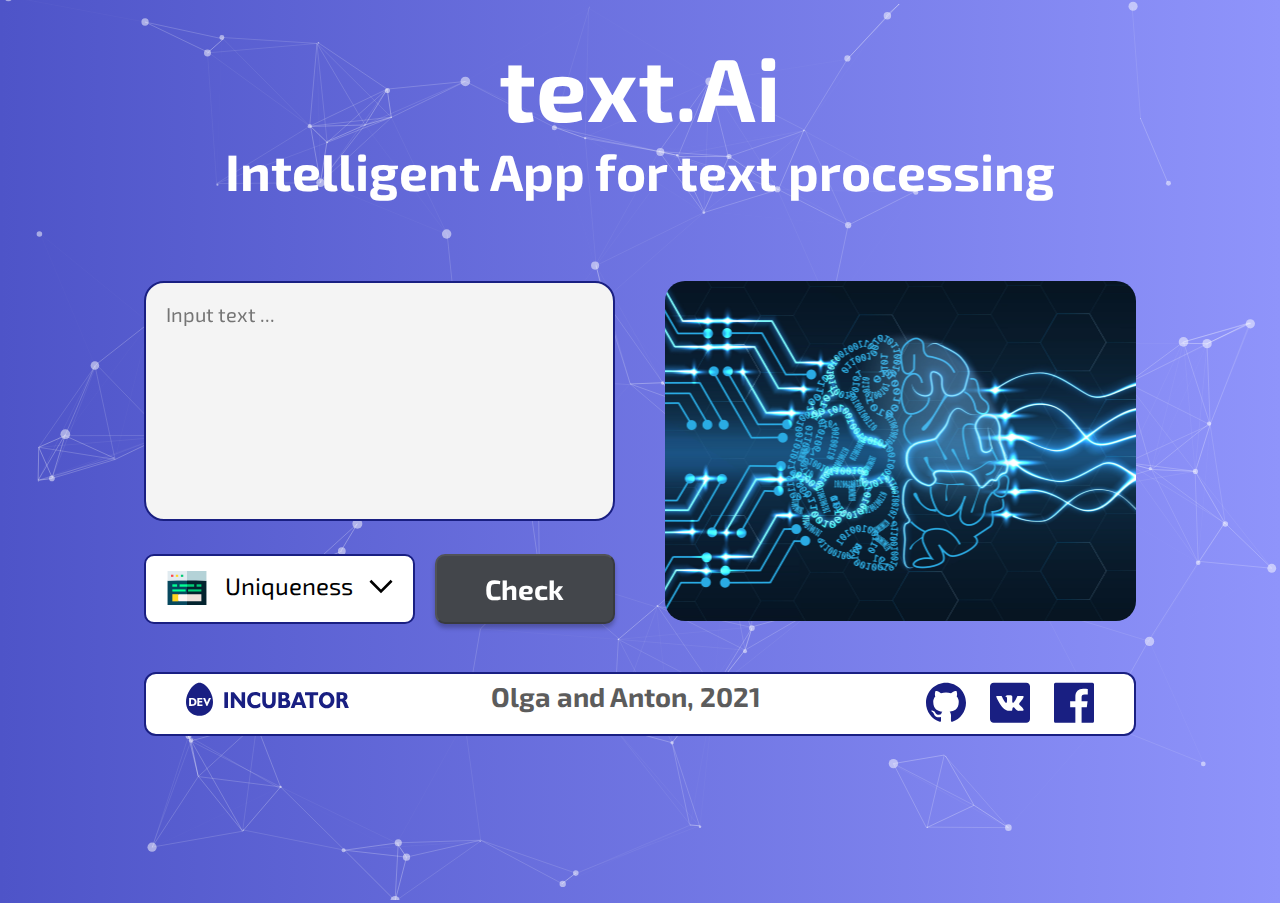
==== commit 2bfcc1bb: "fixed error in h2" ====
--- a/index.html
+++ b/index.html
@@ -6,7 +6,7 @@
     <meta name="viewport" content="width=device-width, initial-scale=1.0">
     <link rel="preload" href="./src/index.css" as="stylesheet">
     <link rel="stylesheet" href="./src/index.css">
-    <title>TextAI</title>
+    <title>textAI</title>
 </head>
 <body>
     <div id="particles-js">
@@ -16,7 +16,7 @@
             
         <header class="header">
             <h1 class="title">text.Ai</h1>
-            <h2 class="subtitle">Intelegente App for text processing</h2>
+            <h2 class="subtitle">Intelligent App for text processing</h2>
         </header>
 
         <main class="main-form">
--- a/src/index.css
+++ b/src/index.css
@@ -532,7 +532,7 @@
   z-index: 999;
   display: flex;
   align-items: center;
-  text-align: center;
+  justify-content: center;
 }
 
 .opacity {
--- a/src/index.css
+++ b/src/index.css
@@ -532,7 +532,7 @@
   z-index: 999;
   display: flex;
   align-items: center;
-  text-align: center;
+  justify-content: center;
 }
 
 .opacity {
